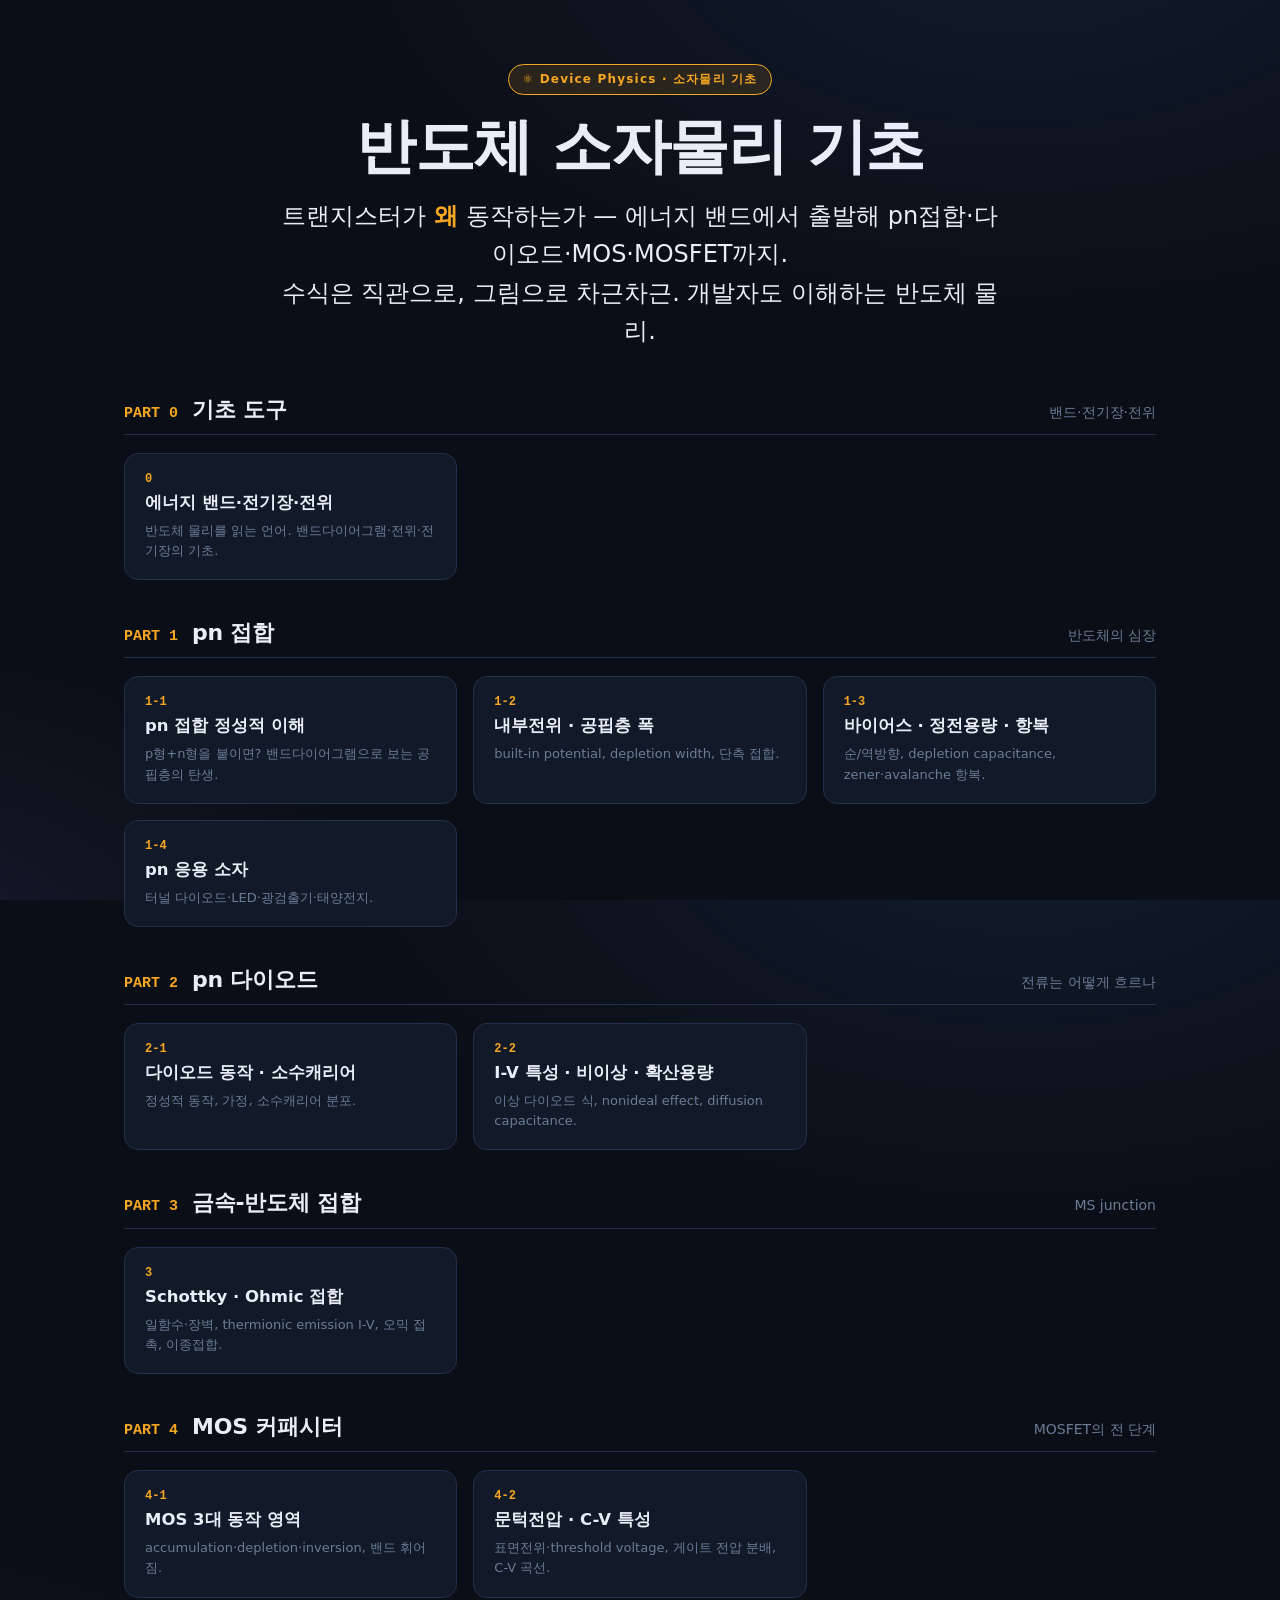
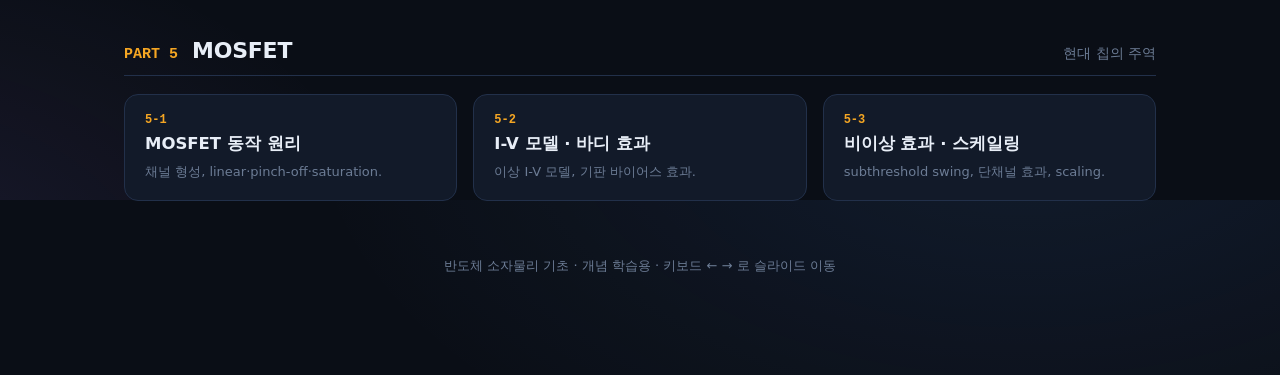
==== index.html @ 8a11cc86 "반도체 소자물리 기초: 13챕터 슬라이드 강의 에너지밴드→pn접합→다이오드→MS접합→MOS→MOSFET 소자물리. 표준 교재 개념을 직접 재구성, 밴드다이어그램·수식 포함. 오프라" ====
<!doctype html>
<html lang="ko">
<head>
<meta charset="utf-8">
<meta name="viewport" content="width=device-width,initial-scale=1">
<title>반도체 소자물리 기초 — 목차</title>
<link rel="stylesheet" href="assets/style.css">
<link rel="stylesheet" href="assets/physics.css">
<style>
  body{overflow:auto}
  .wrap{max-width:1080px;margin:0 auto;padding:64px 24px 100px}
  .hero{text-align:center;margin-bottom:46px}
  .hero h1{font-size:clamp(34px,6vw,60px)}
  .hero p{max-width:720px;margin:10px auto 0}
  .part{margin-top:40px}
  .part-h{display:flex;align-items:baseline;gap:14px;margin-bottom:18px;padding-bottom:12px;border-bottom:1px solid var(--line)}
  .part-h .n{font-family:var(--mono);color:var(--accent);font-weight:800;font-size:15px}
  .part-h h2{font-size:22px;margin:0}
  .part-h .d{color:var(--dim);font-size:14px;margin-left:auto}
  .cards{display:grid;grid-template-columns:repeat(auto-fill,minmax(300px,1fr));gap:16px}
  a.chap{display:block;background:var(--panel);border:1px solid var(--line);border-radius:14px;padding:18px 20px;text-decoration:none;transition:.16s}
  a.chap:hover{border-color:var(--accent);transform:translateY(-3px);box-shadow:var(--shadow)}
  a.chap .num{font-family:var(--mono);font-size:12px;color:var(--accent);font-weight:700}
  a.chap h3{color:var(--ink);font-size:16.5px;margin:6px 0 7px}
  a.chap p{font-size:13px;color:var(--dim);margin:0;line-height:1.55}
  .foot{text-align:center;color:var(--dim);font-size:13px;margin-top:56px}
</style>
</head>
<body>
<div class="wrap">
  <div class="hero">
    <div class="phys-badge">⚛️ Device Physics · 소자물리 기초</div>
    <h1 style="margin-top:18px">반도체 소자물리 기초</h1>
    <p class="lead">트랜지스터가 <strong class="hl">왜</strong> 동작하는가 — 에너지 밴드에서 출발해 pn접합·다이오드·MOS·MOSFET까지.<br>수식은 직관으로, 그림으로 차근차근. 개발자도 이해하는 반도체 물리.</p>
  </div>

  <div class="part">
    <div class="part-h"><span class="n">PART 0</span><h2>기초 도구</h2><span class="d">밴드·전기장·전위</span></div>
    <div class="cards">
      <a class="chap" href="chapters/dp0.html"><div class="num">0</div><h3>에너지 밴드·전기장·전위</h3><p>반도체 물리를 읽는 언어. 밴드다이어그램·전위·전기장의 기초.</p></a>
    </div>
  </div>

  <div class="part">
    <div class="part-h"><span class="n">PART 1</span><h2>pn 접합</h2><span class="d">반도체의 심장</span></div>
    <div class="cards">
      <a class="chap" href="chapters/dp1-1.html"><div class="num">1-1</div><h3>pn 접합 정성적 이해</h3><p>p형+n형을 붙이면? 밴드다이어그램으로 보는 공핍층의 탄생.</p></a>
      <a class="chap" href="chapters/dp1-2.html"><div class="num">1-2</div><h3>내부전위 · 공핍층 폭</h3><p>built-in potential, depletion width, 단측 접합.</p></a>
      <a class="chap" href="chapters/dp1-3.html"><div class="num">1-3</div><h3>바이어스 · 정전용량 · 항복</h3><p>순/역방향, depletion capacitance, zener·avalanche 항복.</p></a>
      <a class="chap" href="chapters/dp1-4.html"><div class="num">1-4</div><h3>pn 응용 소자</h3><p>터널 다이오드·LED·광검출기·태양전지.</p></a>
    </div>
  </div>

  <div class="part">
    <div class="part-h"><span class="n">PART 2</span><h2>pn 다이오드</h2><span class="d">전류는 어떻게 흐르나</span></div>
    <div class="cards">
      <a class="chap" href="chapters/dp2-1.html"><div class="num">2-1</div><h3>다이오드 동작 · 소수캐리어</h3><p>정성적 동작, 가정, 소수캐리어 분포.</p></a>
      <a class="chap" href="chapters/dp2-2.html"><div class="num">2-2</div><h3>I-V 특성 · 비이상 · 확산용량</h3><p>이상 다이오드 식, nonideal effect, diffusion capacitance.</p></a>
    </div>
  </div>

  <div class="part">
    <div class="part-h"><span class="n">PART 3</span><h2>금속-반도체 접합</h2><span class="d">MS junction</span></div>
    <div class="cards">
      <a class="chap" href="chapters/dp3.html"><div class="num">3</div><h3>Schottky · Ohmic 접합</h3><p>일함수·장벽, thermionic emission I-V, 오믹 접촉, 이종접합.</p></a>
    </div>
  </div>

  <div class="part">
    <div class="part-h"><span class="n">PART 4</span><h2>MOS 커패시터</h2><span class="d">MOSFET의 전 단계</span></div>
    <div class="cards">
      <a class="chap" href="chapters/dp4-1.html"><div class="num">4-1</div><h3>MOS 3대 동작 영역</h3><p>accumulation·depletion·inversion, 밴드 휘어짐.</p></a>
      <a class="chap" href="chapters/dp4-2.html"><div class="num">4-2</div><h3>문턱전압 · C-V 특성</h3><p>표면전위·threshold voltage, 게이트 전압 분배, C-V 곡선.</p></a>
    </div>
  </div>

  <div class="part">
    <div class="part-h"><span class="n">PART 5</span><h2>MOSFET</h2><span class="d">현대 칩의 주역</span></div>
    <div class="cards">
      <a class="chap" href="chapters/dp5-1.html"><div class="num">5-1</div><h3>MOSFET 동작 원리</h3><p>채널 형성, linear·pinch-off·saturation.</p></a>
      <a class="chap" href="chapters/dp5-2.html"><div class="num">5-2</div><h3>I-V 모델 · 바디 효과</h3><p>이상 I-V 모델, 기판 바이어스 효과.</p></a>
      <a class="chap" href="chapters/dp5-3.html"><div class="num">5-3</div><h3>비이상 효과 · 스케일링</h3><p>subthreshold swing, 단채널 효과, scaling.</p></a>
    </div>
  </div>

  <div class="foot">반도체 소자물리 기초 · 개념 학습용 · 키보드 ← → 로 슬라이드 이동</div>
</div>
</body>
</html>
---- assets/style.css ----
/* =========================================================
   반도체 검증 마스터클래스 — 공용 디자인 시스템 (Dark Tech)
   모든 챕터 HTML이 이 파일을 공유합니다.
   ========================================================= */

:root{
  --bg:#0a0e16;
  --bg2:#0e131f;
  --panel:#121a29;
  --panel2:#172236;
  --line:#22304a;
  --ink:#e8eef7;
  --muted:#9fb0c7;
  --dim:#6c7c95;
  --accent:#38e1c6;      /* teal */
  --accent2:#5b9cff;     /* blue */
  --accent3:#b388ff;     /* violet */
  --warn:#ffce6b;        /* amber */
  --danger:#ff7a85;      /* red */
  --good:#5ee6a0;        /* green */
  --code-bg:#0b1220;
  --radius:16px;
  --shadow:0 18px 50px rgba(0,0,0,.45);
  --font:'Pretendard','Segoe UI',-apple-system,system-ui,'Malgun Gothic',sans-serif;
  --mono:'JetBrains Mono','Cascadia Code','D2Coding',Consolas,monospace;
}

*{box-sizing:border-box}
html,body{height:100%}
body{
  margin:0;
  font-family:var(--font);
  color:var(--ink);
  background:
    radial-gradient(1200px 700px at 80% -10%, rgba(91,156,255,.10), transparent 60%),
    radial-gradient(900px 600px at -10% 110%, rgba(179,136,255,.10), transparent 60%),
    var(--bg);
  overflow:hidden;
}

/* ---------- Deck / Slide framework ---------- */
.deck{position:fixed;inset:0;display:flex;align-items:center;justify-content:center}
.slide{
  position:absolute;inset:0;
  display:none;
  flex-direction:column;justify-content:center;
  padding:6vh 8vw;
  opacity:0;transform:translateY(14px);
  transition:opacity .35s ease, transform .35s ease;
  overflow:auto;
}
.slide.active{display:flex;opacity:1;transform:none}
.slide > *{max-width:1100px;width:100%;margin-inline:auto}

/* progress + chrome */
.progress{position:fixed;top:0;left:0;height:3px;background:linear-gradient(90deg,var(--accent),var(--accent2));width:0;z-index:50;transition:width .3s ease}
.hud{position:fixed;bottom:18px;left:0;right:0;display:flex;align-items:center;justify-content:space-between;padding:0 26px;z-index:40;pointer-events:none;font-size:13px;color:var(--dim)}
.hud .title{pointer-events:none;letter-spacing:.02em}
.nav{display:flex;gap:8px;pointer-events:auto}
.nav button{
  background:var(--panel);border:1px solid var(--line);color:var(--ink);
  width:38px;height:38px;border-radius:10px;cursor:pointer;font-size:16px;
  transition:.15s;display:grid;place-items:center;
}
.nav button:hover{background:var(--panel2);border-color:var(--accent)}
.counter{font-variant-numeric:tabular-nums;background:var(--panel);border:1px solid var(--line);padding:7px 12px;border-radius:10px;color:var(--muted);pointer-events:auto}
.home-link{position:fixed;top:14px;left:18px;z-index:40;color:var(--dim);text-decoration:none;font-size:13px;border:1px solid var(--line);background:var(--panel);padding:7px 12px;border-radius:10px;transition:.15s}
.home-link:hover{color:var(--ink);border-color:var(--accent)}

/* ---------- Typography ---------- */
.kicker{display:inline-flex;align-items:center;gap:9px;font-size:14px;letter-spacing:.12em;text-transform:uppercase;color:var(--accent);font-weight:700;margin-bottom:18px}
.kicker::before{content:"";width:26px;height:2px;background:var(--accent);border-radius:2px}
h1{font-size:clamp(30px,5vw,56px);line-height:1.1;margin:0 0 18px;font-weight:800;letter-spacing:-.02em}
h2{font-size:clamp(24px,3.4vw,38px);line-height:1.15;margin:0 0 22px;font-weight:800;letter-spacing:-.01em}
h3{font-size:20px;margin:0 0 10px;font-weight:700;color:var(--ink)}
p{font-size:clamp(16px,1.5vw,19px);line-height:1.7;color:var(--muted);margin:0 0 14px}
.lead{font-size:clamp(19px,2vw,24px);color:var(--ink);line-height:1.6}
.dim{color:var(--dim)}
strong{color:var(--ink);font-weight:700}
.hl{color:var(--accent)}
.hl2{color:var(--accent2)}
.hl3{color:var(--accent3)}
ul,ol{margin:0 0 14px;padding-left:1.2em}
li{font-size:clamp(15px,1.5vw,18px);line-height:1.7;color:var(--muted);margin-bottom:8px}
li::marker{color:var(--accent)}

/* ---------- Layout helpers ---------- */
.grid2{display:grid;grid-template-columns:1fr 1fr;gap:20px}
.grid3{display:grid;grid-template-columns:repeat(3,1fr);gap:18px}
.row{display:flex;gap:18px;flex-wrap:wrap}
.center{text-align:center}
.mt{margin-top:22px}

/* ---------- Cards / callouts ---------- */
.card{background:var(--panel);border:1px solid var(--line);border-radius:var(--radius);padding:22px 24px}
.card h3{display:flex;align-items:center;gap:10px}
.card .ico{font-size:22px}

.analogy{border:1px solid rgba(56,225,198,.35);background:linear-gradient(180deg,rgba(56,225,198,.10),rgba(56,225,198,.03));border-radius:var(--radius);padding:20px 22px;position:relative}
.analogy::before{content:"💡 비유";position:absolute;top:-12px;left:18px;background:var(--bg2);border:1px solid rgba(56,225,198,.35);color:var(--accent);font-size:12px;font-weight:700;padding:3px 10px;border-radius:20px}

.dev-bridge{border:1px solid rgba(91,156,255,.35);background:linear-gradient(180deg,rgba(91,156,255,.10),rgba(91,156,255,.03));border-radius:var(--radius);padding:20px 22px;position:relative}
.dev-bridge::before{content:"👨‍💻 개발자라면";position:absolute;top:-12px;left:18px;background:var(--bg2);border:1px solid rgba(91,156,255,.35);color:var(--accent2);font-size:12px;font-weight:700;padding:3px 10px;border-radius:20px}

.takeaway{border:1px solid rgba(255,206,107,.4);background:linear-gradient(180deg,rgba(255,206,107,.10),rgba(255,206,107,.03));border-radius:var(--radius);padding:20px 22px;position:relative}
.takeaway::before{content:"🎯 면접 한 줄";position:absolute;top:-12px;left:18px;background:var(--bg2);border:1px solid rgba(255,206,107,.4);color:var(--warn);font-size:12px;font-weight:700;padding:3px 10px;border-radius:20px}

.warnbox{border:1px solid rgba(255,122,133,.4);background:linear-gradient(180deg,rgba(255,122,133,.10),rgba(255,122,133,.03));border-radius:var(--radius);padding:18px 20px}
.note{border-left:3px solid var(--line);padding:6px 0 6px 16px;color:var(--dim);font-size:15px}

/* interview Q&A */
.qa{background:var(--panel);border:1px solid var(--line);border-radius:14px;padding:18px 20px;margin-bottom:14px}
.qa .q{color:var(--ink);font-weight:700;font-size:17px;margin-bottom:8px}
.qa .q::before{content:"Q";display:inline-grid;place-items:center;width:24px;height:24px;background:var(--accent2);color:#04122e;border-radius:7px;font-size:13px;margin-right:9px;font-weight:800}
.qa .a{color:var(--muted);font-size:16px;line-height:1.65}
.qa .a::before{content:"A";display:inline-grid;place-items:center;width:24px;height:24px;background:var(--accent);color:#022b25;border-radius:7px;font-size:13px;margin-right:9px;font-weight:800}

/* ---------- Tags / pills ---------- */
.tag{display:inline-block;background:var(--panel2);border:1px solid var(--line);color:var(--muted);font-size:13px;padding:4px 11px;border-radius:20px;margin:0 6px 6px 0}
.pill{display:inline-block;padding:3px 10px;border-radius:6px;font-size:12px;font-weight:700;letter-spacing:.02em}
.pill.teal{background:rgba(56,225,198,.15);color:var(--accent)}
.pill.blue{background:rgba(91,156,255,.15);color:var(--accent2)}
.pill.violet{background:rgba(179,136,255,.15);color:var(--accent3)}

/* ---------- Tables / compare ---------- */
table{width:100%;border-collapse:collapse;font-size:15px;margin:6px 0 14px}
th,td{text-align:left;padding:11px 14px;border-bottom:1px solid var(--line)}
th{color:var(--accent);font-weight:700;font-size:13px;letter-spacing:.04em;text-transform:uppercase}
td{color:var(--muted)}
tr:hover td{background:rgba(255,255,255,.02)}
.compare td:first-child{color:var(--ink);font-weight:600}

/* key-value */
.kv{display:grid;grid-template-columns:auto 1fr;gap:8px 18px;font-size:16px}
.kv dt{color:var(--accent);font-weight:700}
.kv dd{margin:0;color:var(--muted)}

/* ---------- Code ---------- */
pre.code{background:var(--code-bg);border:1px solid var(--line);border-radius:12px;padding:16px 18px;overflow:auto;font-family:var(--mono);font-size:14px;line-height:1.6;color:#cfe0f5;margin:6px 0 14px}
code{font-family:var(--mono);background:var(--panel2);color:var(--accent);padding:2px 6px;border-radius:5px;font-size:.9em}
pre.code code{background:none;color:inherit;padding:0}
.cmt{color:#6c7c95}
.kw{color:var(--accent3)}
.str{color:var(--good)}
.fn{color:var(--accent2)}

/* ---------- Diagram helpers ---------- */
.diagram{background:var(--bg2);border:1px solid var(--line);border-radius:var(--radius);padding:24px;text-align:center}
.flow{display:flex;align-items:center;justify-content:center;gap:0;flex-wrap:wrap}
.flow .box{background:var(--panel2);border:1px solid var(--line);border-radius:12px;padding:14px 18px;font-weight:700;color:var(--ink);font-size:15px;min-width:90px}
.flow .arrow{color:var(--accent);font-size:24px;margin:0 10px}
.flow .box.on{border-color:var(--accent);box-shadow:0 0 0 1px var(--accent) inset}
svg{max-width:100%;height:auto}

/* ---------- Title slide ---------- */
.title-slide{text-align:center}
.title-slide .part-badge{display:inline-block;border:1px solid var(--line);background:var(--panel);color:var(--accent);font-weight:700;letter-spacing:.1em;font-size:13px;padding:7px 16px;border-radius:30px;margin-bottom:26px;text-transform:uppercase}
.title-slide h1{font-size:clamp(34px,6vw,68px)}
.title-slide .hook{font-size:clamp(17px,2vw,22px);color:var(--muted);max-width:760px;margin:14px auto 0}
.title-slide .hint{margin-top:40px;color:var(--dim);font-size:14px}
.title-slide .hint kbd{background:var(--panel2);border:1px solid var(--line);border-bottom-width:2px;border-radius:6px;padding:2px 8px;font-family:var(--mono);font-size:12px;color:var(--ink)}

/* scrollbars */
.slide::-webkit-scrollbar,pre.code::-webkit-scrollbar{width:8px;height:8px}
.slide::-webkit-scrollbar-thumb,pre.code::-webkit-scrollbar-thumb{background:var(--line);border-radius:8px}

/* responsive */
@media(max-width:760px){
  .slide{padding:7vh 6vw}
  .grid2,.grid3{grid-template-columns:1fr}
  .flow{flex-direction:column}.flow .arrow{transform:rotate(90deg)}
}
---- assets/physics.css ----
/* =========================================================
   소자물리 기초 트랙 전용 — style.css 위에 덧입힘
   구분 테마: 앰버(amber) 프라이머리 + 수식/에너지밴드 헬퍼
   ========================================================= */
:root{
  --accent:#f5a623;     /* device-physics primary = amber */
  --accent2:#5b9cff;
  --accent3:#5ee6a0;
  --phys:#ff9d5c;
}

/* 수식 블록 */
.eq{display:block;background:var(--code-bg);border:1px solid var(--line);border-left:3px solid var(--accent);
    border-radius:10px;padding:14px 18px;margin:10px 0;font-family:var(--mono);font-size:16px;color:#e8eef7;line-height:1.7;overflow-x:auto}
.eq .sub{font-size:.72em;vertical-align:sub}
.eq .sup{font-size:.72em;vertical-align:super}
.eq .var{color:var(--accent)}
.eqcap{font-size:13px;color:var(--dim);margin:-4px 0 14px}

/* 에너지밴드 다이어그램 컨테이너 */
.band{background:var(--bg2);border:1px solid var(--line);border-radius:var(--radius);padding:20px;text-align:center}
.band svg text{font-family:var(--mono)}

/* 물리 직관 콜아웃(앰버) */
.physnote{border:1px solid rgba(245,166,35,.4);background:linear-gradient(180deg,rgba(245,166,35,.10),rgba(245,166,35,.03));
    border-radius:var(--radius);padding:18px 20px;position:relative}
.physnote::before{content:"⚛️ 물리 직관";position:absolute;top:-12px;left:18px;background:var(--bg2);
    border:1px solid rgba(245,166,35,.4);color:var(--accent);font-size:12px;font-weight:700;padding:3px 10px;border-radius:20px}

/* 핵심 정의 박스 */
.keyq{border:1px solid rgba(94,230,160,.4);background:linear-gradient(180deg,rgba(94,230,160,.10),rgba(94,230,160,.03));
    border-radius:var(--radius);padding:18px 20px;position:relative}
.keyq::before{content:"📌 핵심 정의";position:absolute;top:-12px;left:18px;background:var(--bg2);
    border:1px solid rgba(94,230,160,.4);color:var(--accent3);font-size:12px;font-weight:700;padding:3px 10px;border-radius:20px}

/* 배지 */
.phys-badge{display:inline-flex;align-items:center;gap:7px;border:1px solid var(--accent);background:rgba(245,166,35,.12);
    color:var(--accent);font-weight:800;letter-spacing:.1em;font-size:12px;padding:6px 13px;border-radius:30px}

/* 트랙 전환 코너 링크 */
.track-switch{position:fixed;top:14px;right:18px;z-index:41;display:flex;gap:8px}
.track-switch a{color:var(--dim);text-decoration:none;font-size:12.5px;border:1px solid var(--line);background:var(--panel);padding:7px 12px;border-radius:10px;transition:.15s}
.track-switch a:hover{color:var(--ink);border-color:var(--accent)}
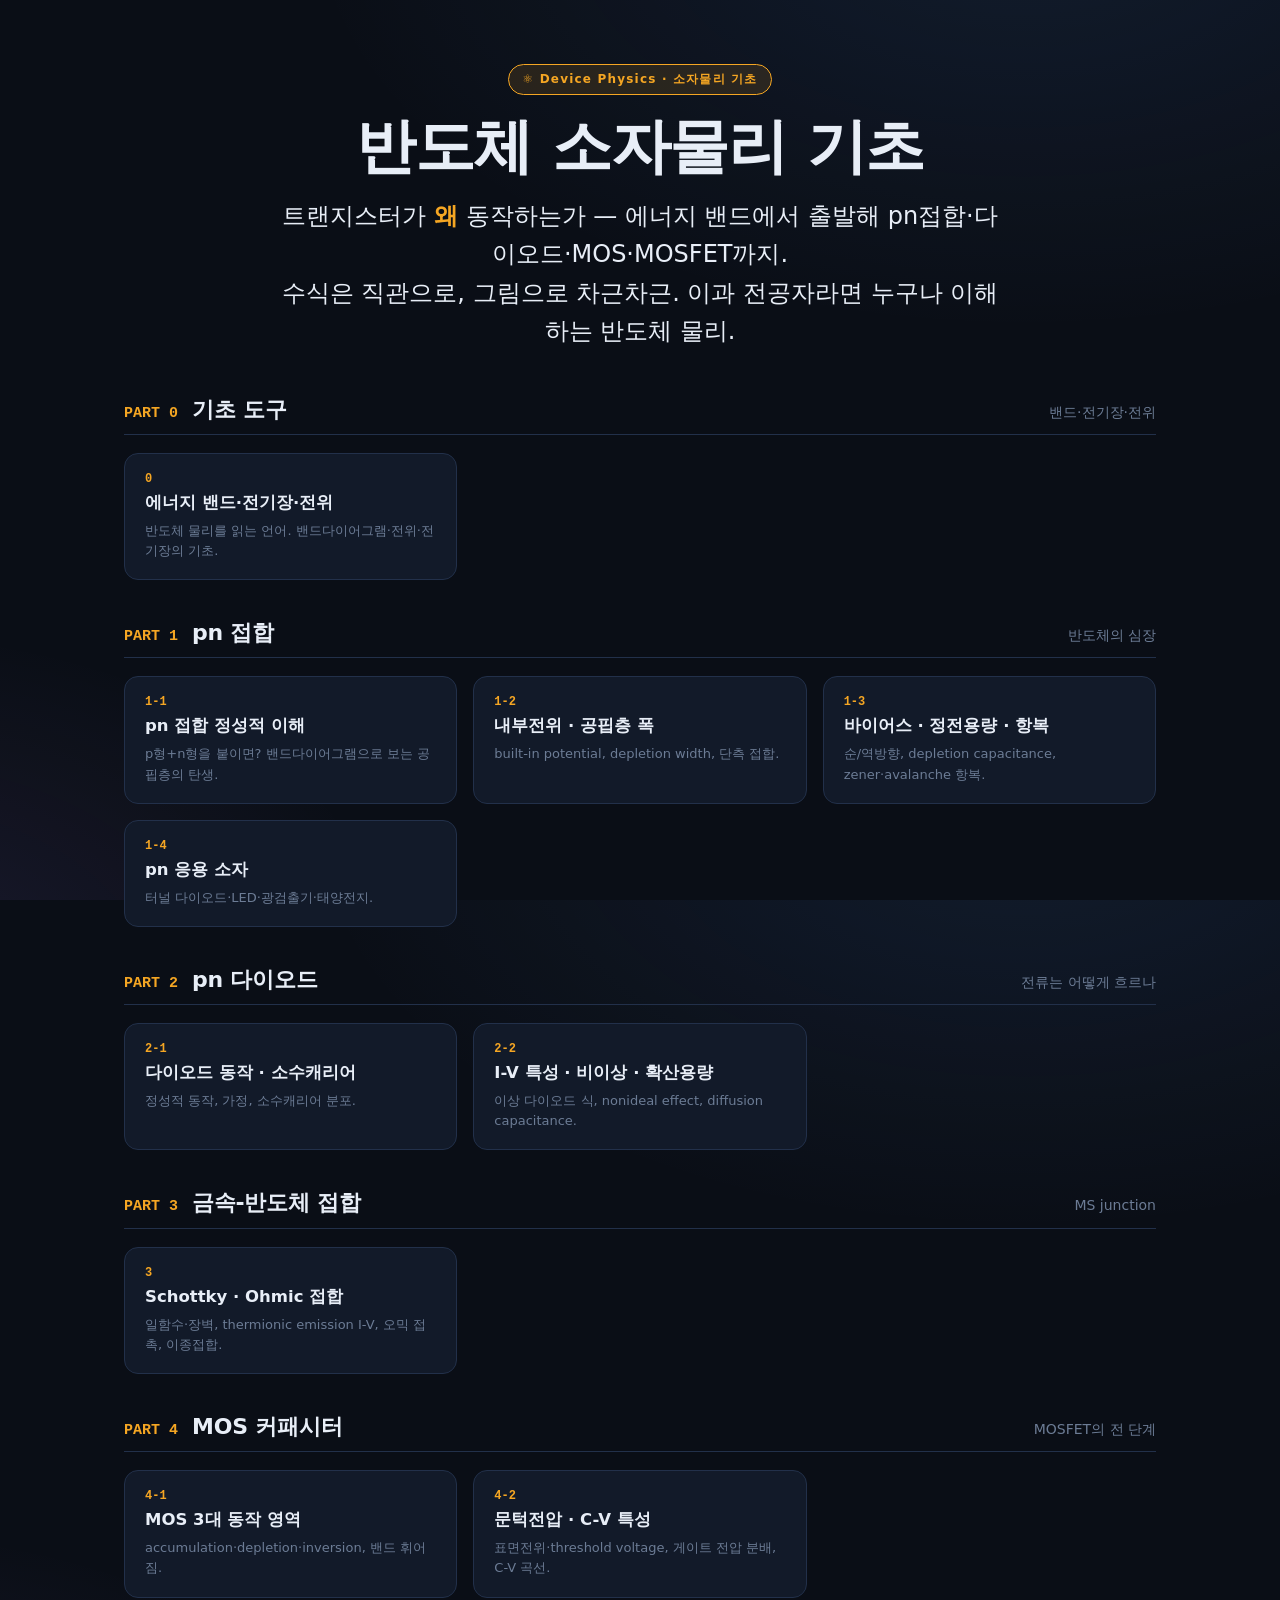
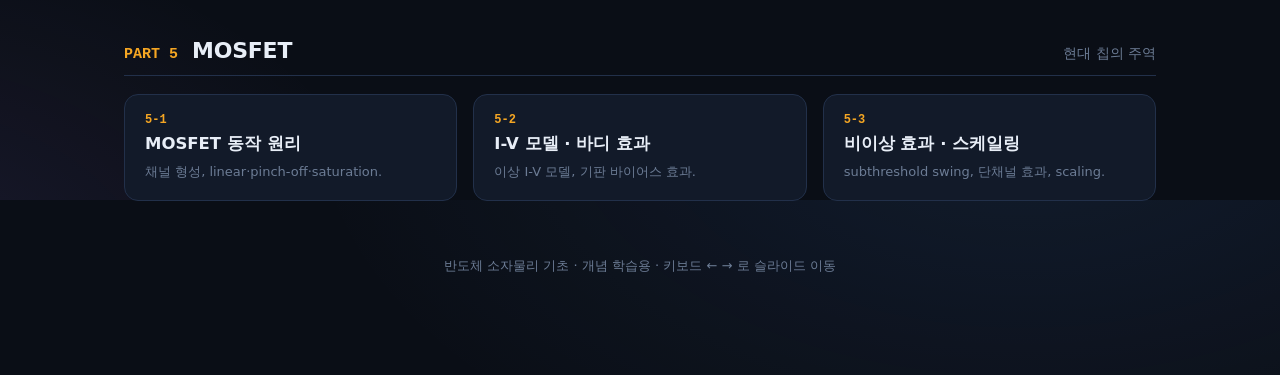
==== commit 494daa92: "비유 정리: 소프트웨어 비유 제거, 일반 이과 졸업생 눈높이로 조정 Co-Authored-By: Claude Opus 4.8 (1M context) <noreply@anthropi" ====
--- a/index.html
+++ b/index.html
@@ -31,7 +31,7 @@
   <div class="hero">
     <div class="phys-badge">⚛️ Device Physics · 소자물리 기초</div>
     <h1 style="margin-top:18px">반도체 소자물리 기초</h1>
-    <p class="lead">트랜지스터가 <strong class="hl">왜</strong> 동작하는가 — 에너지 밴드에서 출발해 pn접합·다이오드·MOS·MOSFET까지.<br>수식은 직관으로, 그림으로 차근차근. 개발자도 이해하는 반도체 물리.</p>
+    <p class="lead">트랜지스터가 <strong class="hl">왜</strong> 동작하는가 — 에너지 밴드에서 출발해 pn접합·다이오드·MOS·MOSFET까지.<br>수식은 직관으로, 그림으로 차근차근. 이과 전공자라면 누구나 이해하는 반도체 물리.</p>
   </div>
 
   <div class="part">
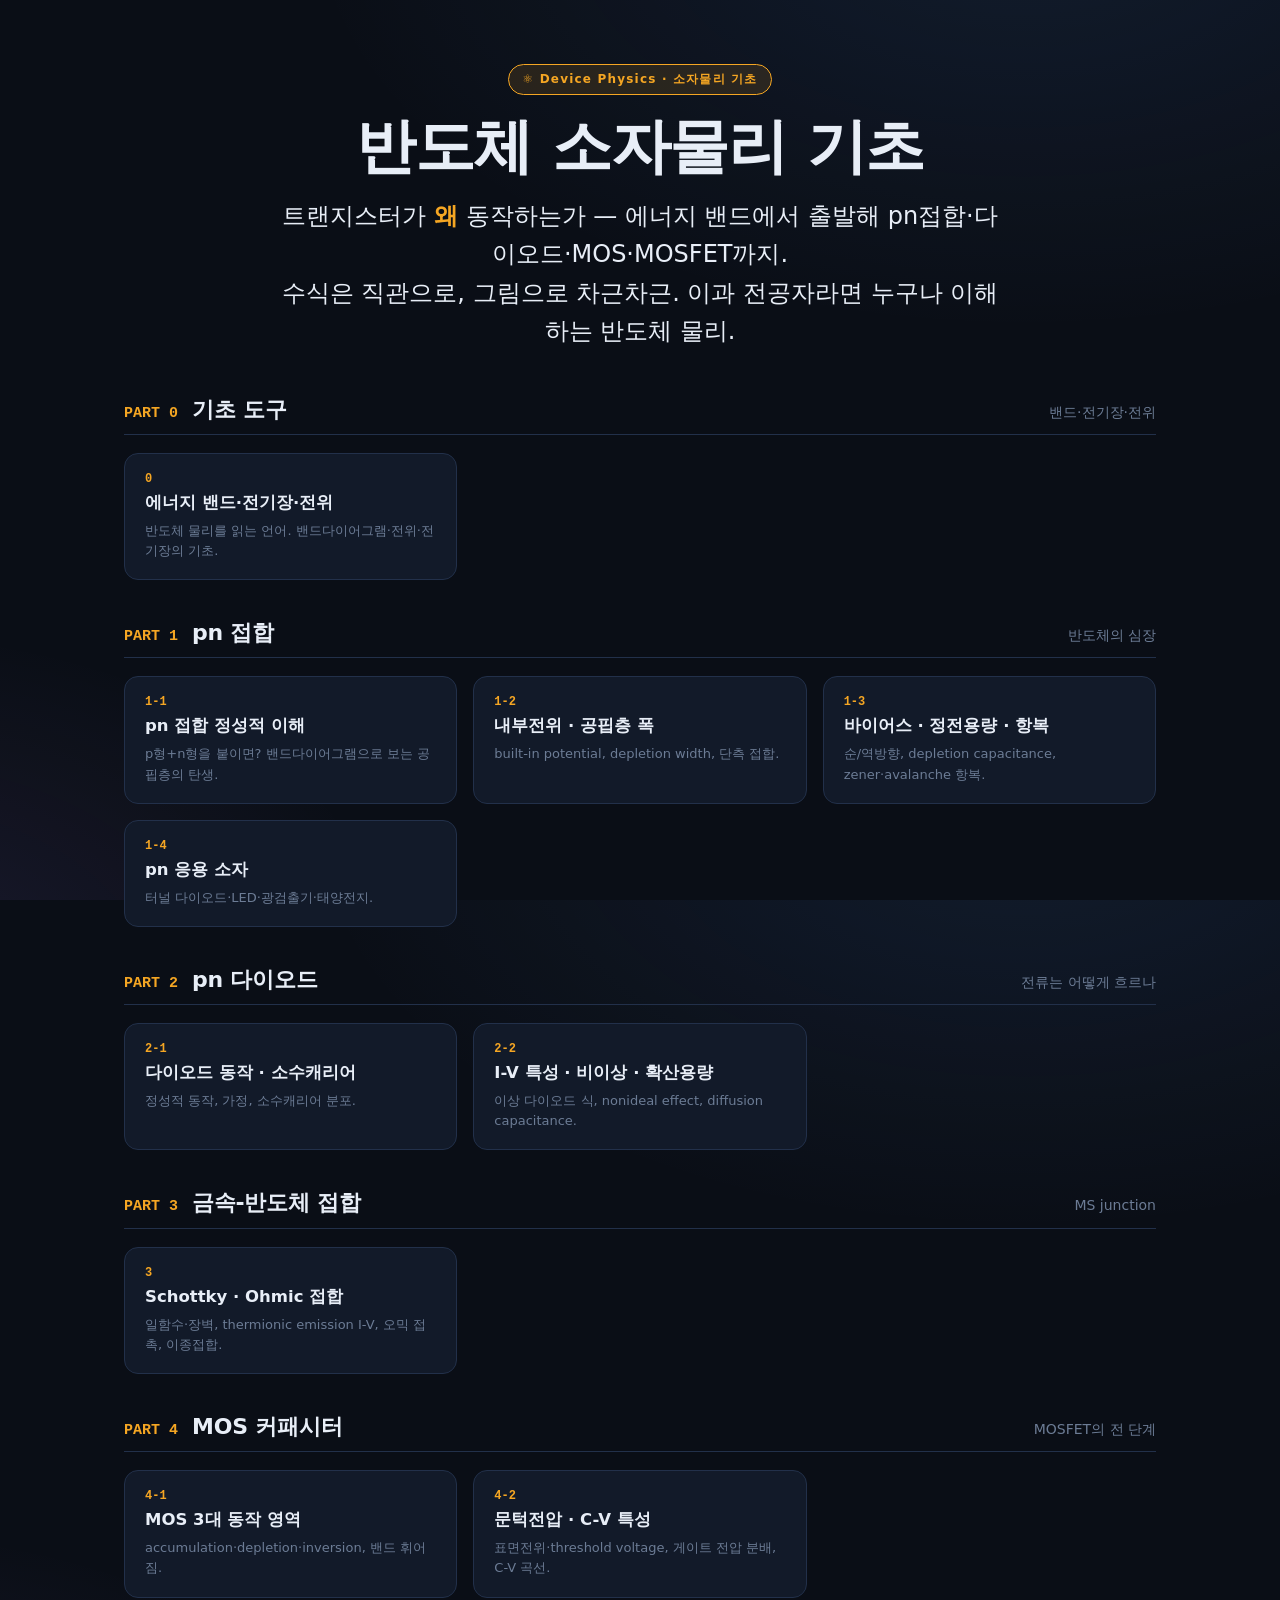
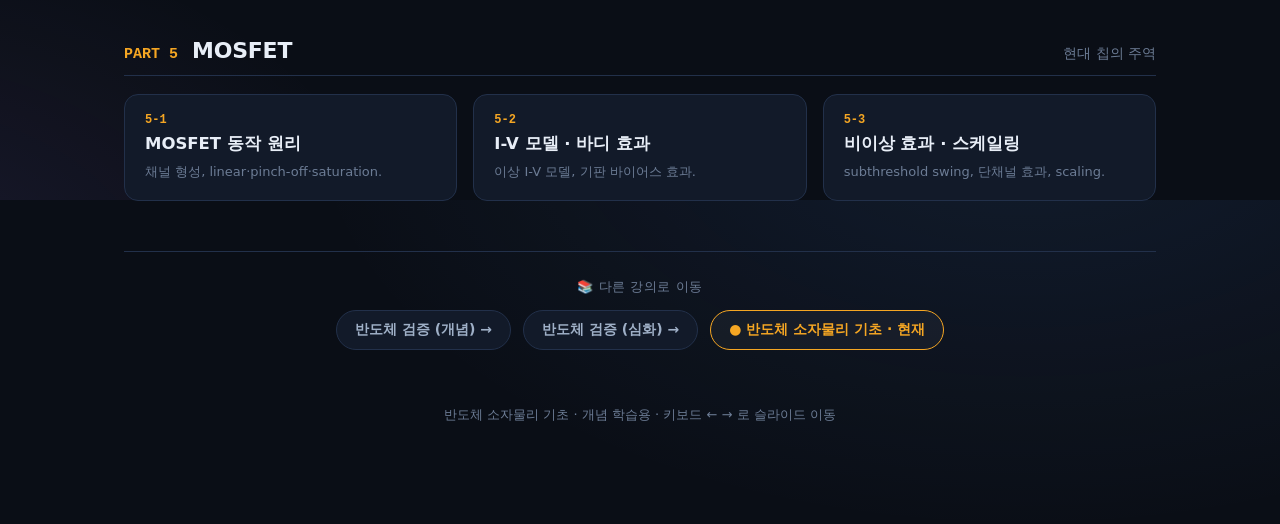
==== commit 524f1f50: "기능: 마지막 슬라이드 '다음 챕터' 버튼 + 목차에 강의 간 이동 링크 Co-Authored-By: Claude Opus 4.8 (1M context) <noreply@anthr" ====
--- a/index.html
+++ b/index.html
@@ -83,6 +83,15 @@
     </div>
   </div>
 
+  <div style="margin-top:50px;padding-top:26px;border-top:1px solid var(--line);text-align:center">
+    <div style="color:var(--dim);font-size:13px;letter-spacing:.04em;margin-bottom:14px">📚 다른 강의로 이동</div>
+    <div style="display:flex;gap:12px;justify-content:center;flex-wrap:wrap">
+      <a href="https://dev-damon.github.io/semiconductor-verification-masterclass/" style="display:inline-block;border:1px solid var(--line);background:var(--panel);color:var(--muted);padding:10px 18px;border-radius:30px;text-decoration:none;font-size:14px;font-weight:600">반도체 검증 (개념) →</a>
+      <a href="https://dev-damon.github.io/semiconductor-verification-masterclass/advanced/" style="display:inline-block;border:1px solid var(--line);background:var(--panel);color:var(--muted);padding:10px 18px;border-radius:30px;text-decoration:none;font-size:14px;font-weight:600">반도체 검증 (심화) →</a>
+      <span style="display:inline-block;border:1px solid var(--accent);background:rgba(255,255,255,.04);color:var(--accent);padding:10px 18px;border-radius:30px;font-size:14px;font-weight:700">● 반도체 소자물리 기초 · 현재</span>
+    </div>
+  </div>
+
   <div class="foot">반도체 소자물리 기초 · 개념 학습용 · 키보드 ← → 로 슬라이드 이동</div>
 </div>
 </body>
--- a/assets/style.css
+++ b/assets/style.css
@@ -43,14 +43,14 @@
 .slide{
   position:absolute;inset:0;
   display:none;
-  flex-direction:column;justify-content:center;
+  flex-direction:column;justify-content:safe center;
   padding:6vh 8vw;
   opacity:0;transform:translateY(14px);
   transition:opacity .35s ease, transform .35s ease;
-  overflow:auto;
+  overflow-y:auto;overflow-x:hidden;-webkit-overflow-scrolling:touch;
 }
 .slide.active{display:flex;opacity:1;transform:none}
-.slide > *{max-width:1100px;width:100%;margin-inline:auto}
+.deck .slide > *{max-width:1100px;width:100%;margin-left:auto;margin-right:auto}
 
 /* progress + chrome */
 .progress{position:fixed;top:0;left:0;height:3px;background:linear-gradient(90deg,var(--accent),var(--accent2));width:0;z-index:50;transition:width .3s ease}
@@ -166,7 +166,11 @@
 
 /* responsive */
 @media(max-width:760px){
-  .slide{padding:7vh 6vw}
+  .slide{padding:5vh 6vw 92px;justify-content:flex-start}
   .grid2,.grid3{grid-template-columns:1fr}
   .flow{flex-direction:column}.flow .arrow{transform:rotate(90deg)}
+  .hud{padding:0 12px;font-size:12px}
+  .hud .title{max-width:44%;white-space:nowrap;overflow:hidden;text-overflow:ellipsis}
+  h1{font-size:clamp(26px,7vw,40px)}
+  .title-slide .hint{margin-top:24px}
 }
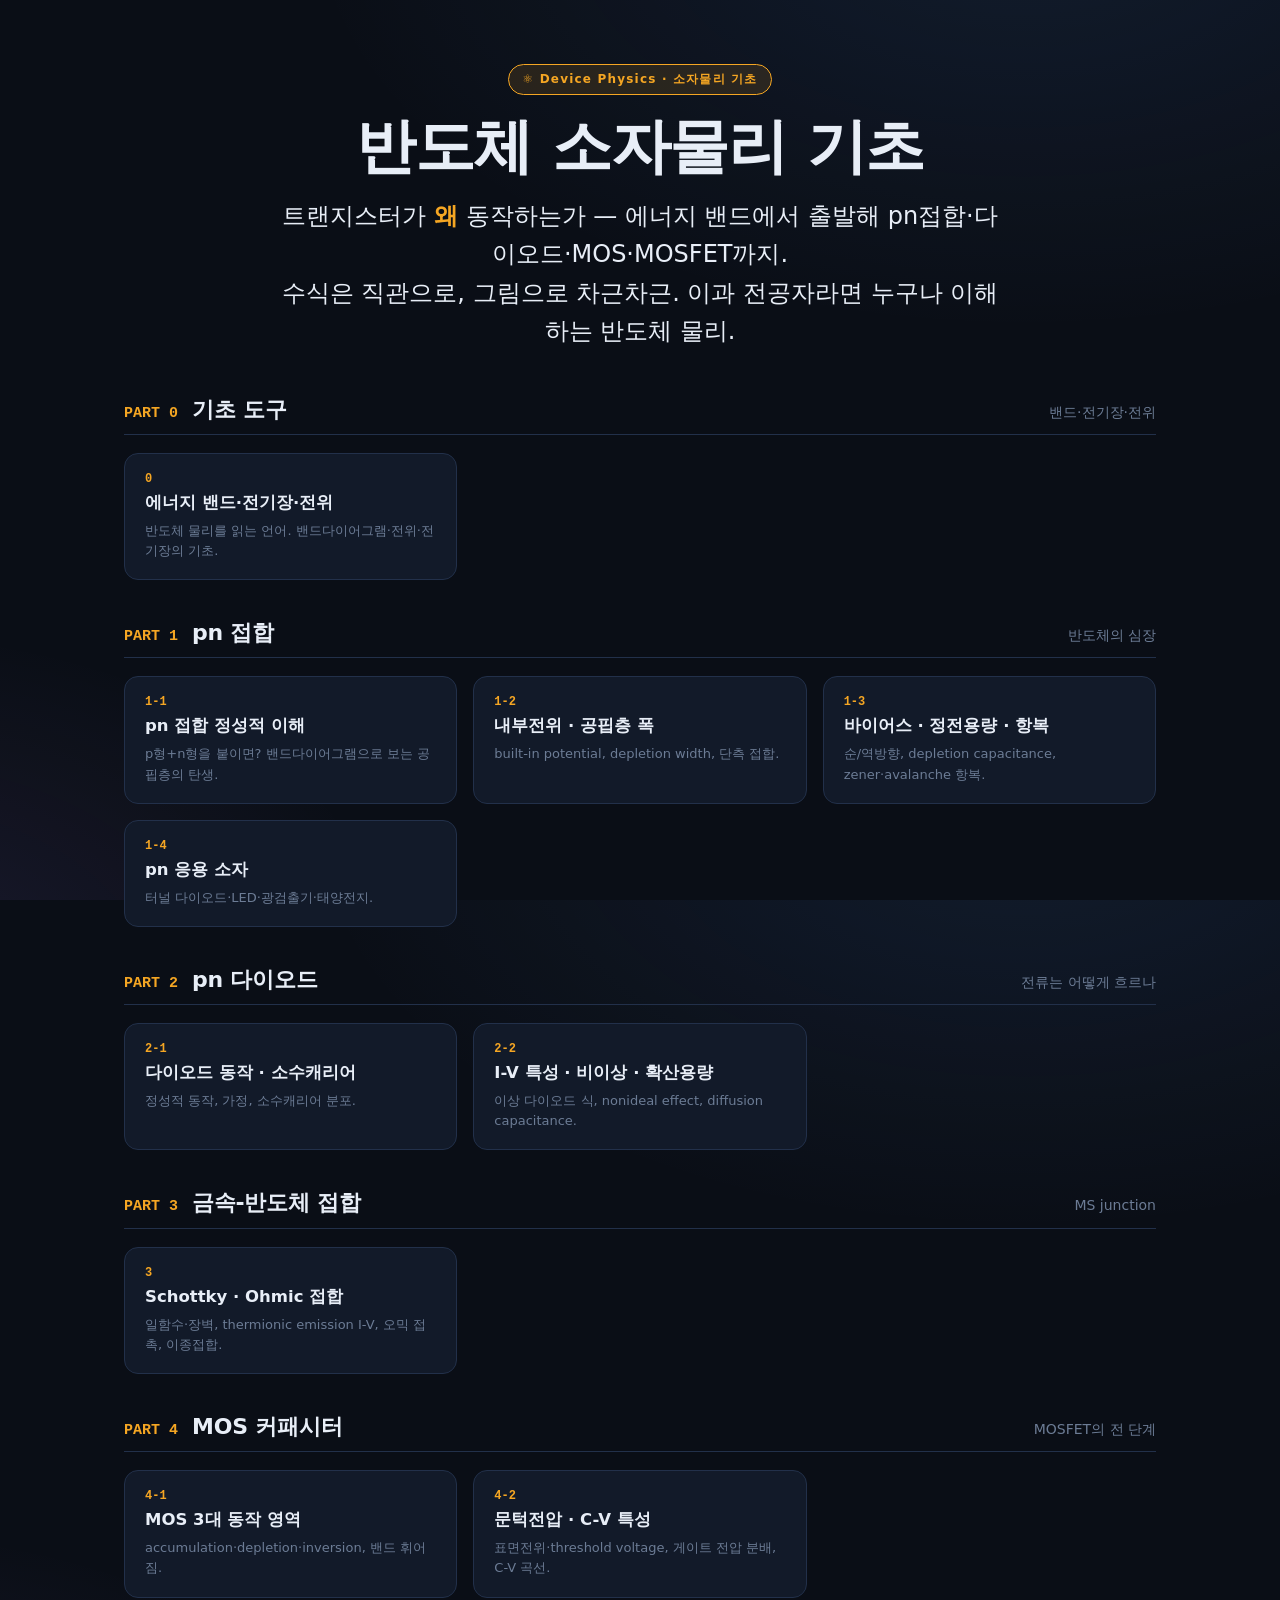
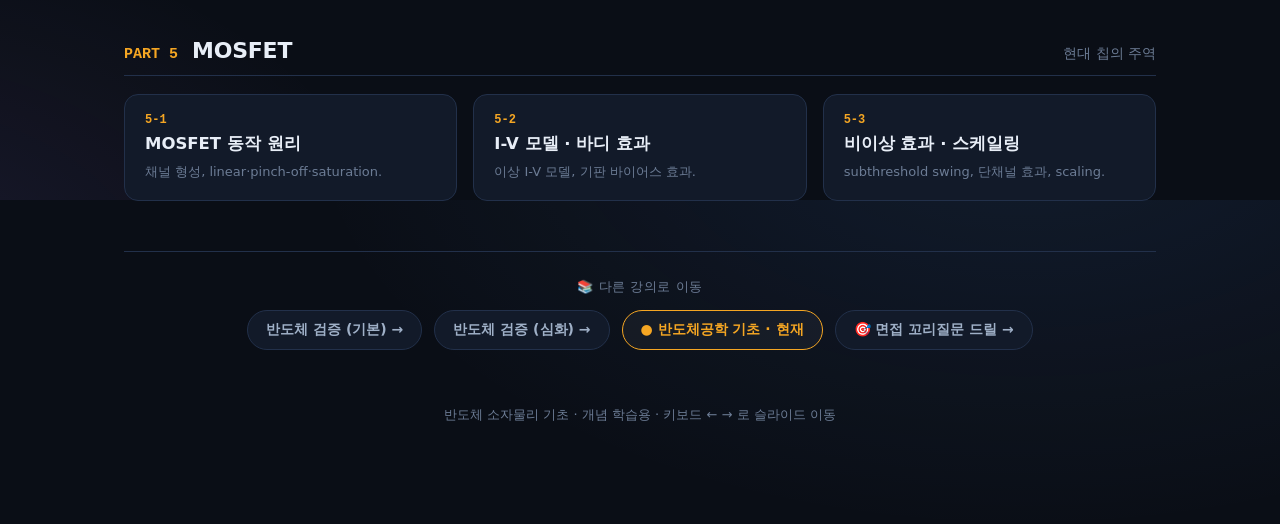
==== commit beeba51e: "목차 하단 강의 간 링크에 면접 꼬리질문 드릴 추가(4페이지 연결) Co-Authored-By: Claude Opus 4.8 (1M context) <noreply@anthropi" ====
--- a/index.html
+++ b/index.html
@@ -86,9 +86,10 @@
   <div style="margin-top:50px;padding-top:26px;border-top:1px solid var(--line);text-align:center">
     <div style="color:var(--dim);font-size:13px;letter-spacing:.04em;margin-bottom:14px">📚 다른 강의로 이동</div>
     <div style="display:flex;gap:12px;justify-content:center;flex-wrap:wrap">
-      <a href="https://dev-damon.github.io/semiconductor-verification-masterclass/" style="display:inline-block;border:1px solid var(--line);background:var(--panel);color:var(--muted);padding:10px 18px;border-radius:30px;text-decoration:none;font-size:14px;font-weight:600">반도체 검증 (개념) →</a>
+      <a href="https://dev-damon.github.io/semiconductor-verification-masterclass/" style="display:inline-block;border:1px solid var(--line);background:var(--panel);color:var(--muted);padding:10px 18px;border-radius:30px;text-decoration:none;font-size:14px;font-weight:600">반도체 검증 (기본) →</a>
       <a href="https://dev-damon.github.io/semiconductor-verification-masterclass/advanced/" style="display:inline-block;border:1px solid var(--line);background:var(--panel);color:var(--muted);padding:10px 18px;border-radius:30px;text-decoration:none;font-size:14px;font-weight:600">반도체 검증 (심화) →</a>
-      <span style="display:inline-block;border:1px solid var(--accent);background:rgba(255,255,255,.04);color:var(--accent);padding:10px 18px;border-radius:30px;font-size:14px;font-weight:700">● 반도체 소자물리 기초 · 현재</span>
+      <span style="display:inline-block;border:1px solid var(--accent);background:rgba(255,255,255,.04);color:var(--accent);padding:10px 18px;border-radius:30px;font-size:14px;font-weight:700">● 반도체공학 기초 · 현재</span>
+      <a href="https://dev-damon.github.io/semiconductor-verification-masterclass/interview-drills.html" style="display:inline-block;border:1px solid var(--line);background:var(--panel);color:var(--muted);padding:10px 18px;border-radius:30px;text-decoration:none;font-size:14px;font-weight:600">🎯 면접 꼬리질문 드릴 →</a>
     </div>
   </div>
 
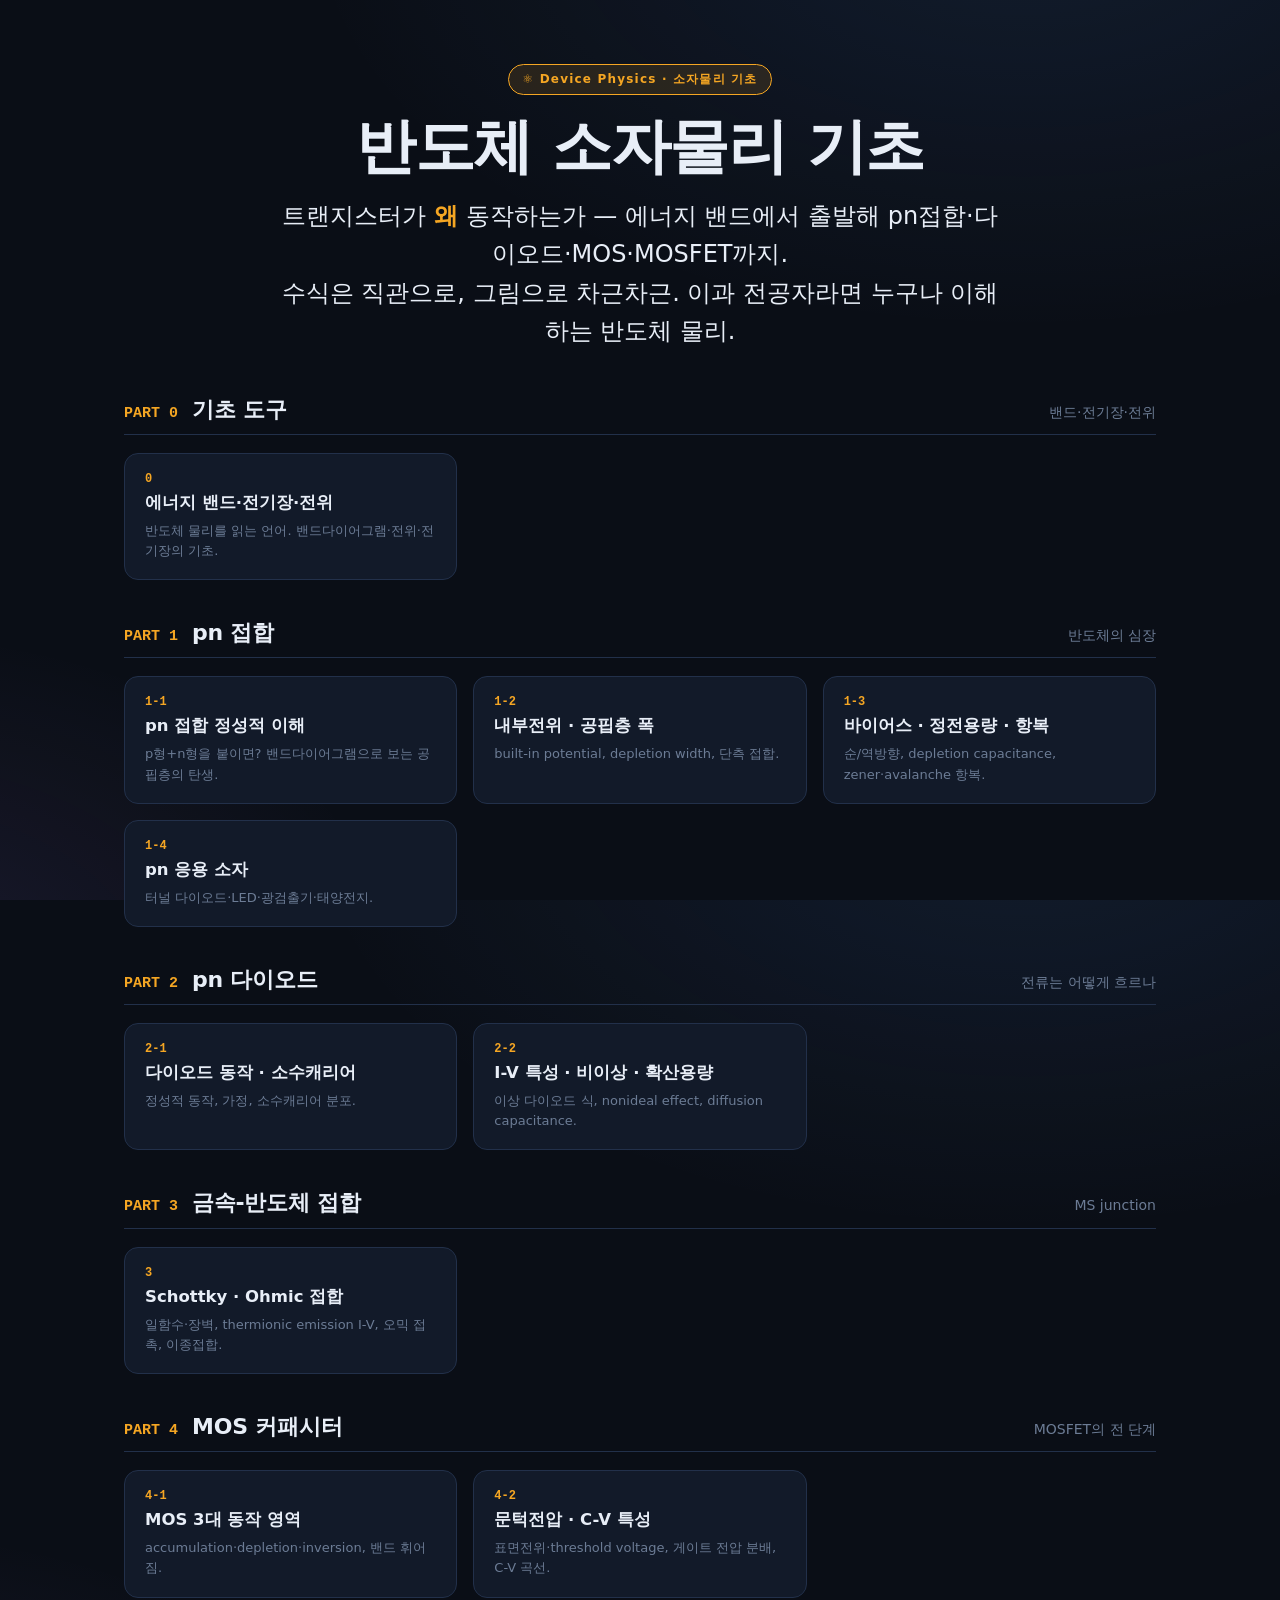
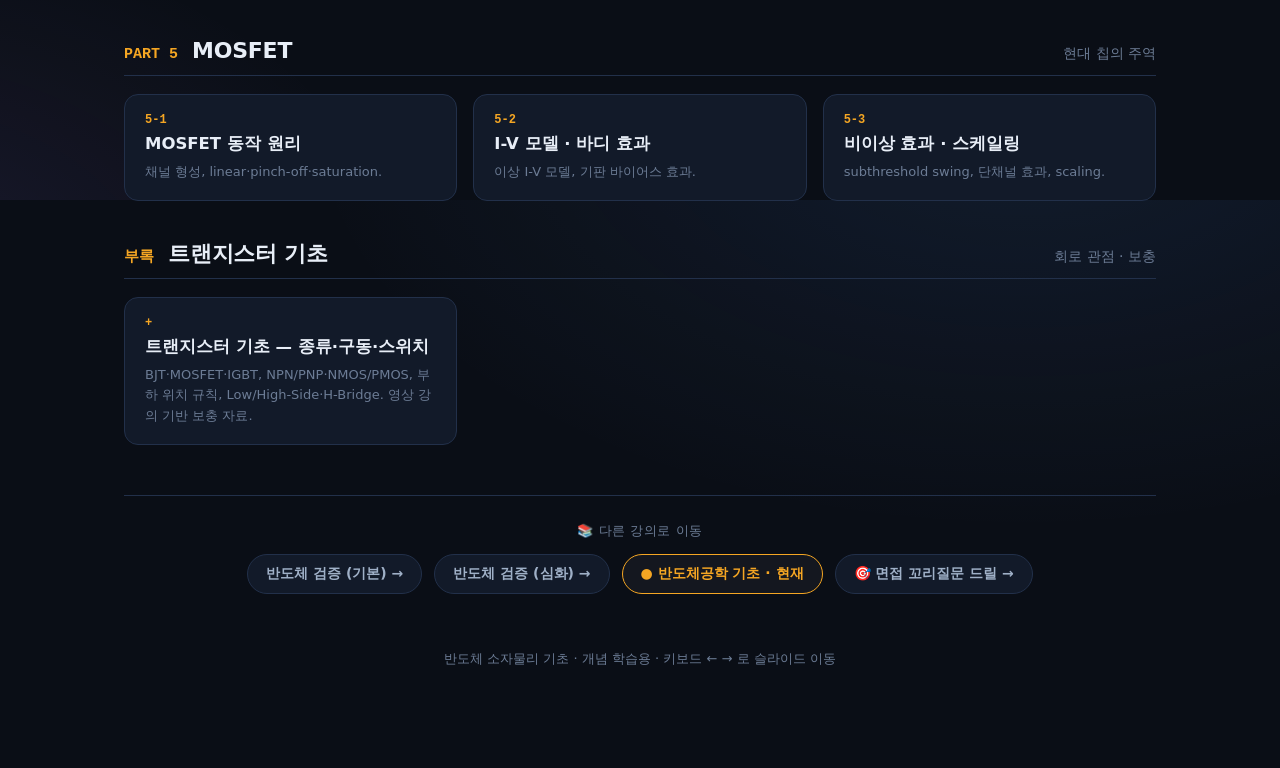
==== commit 92b22d16: "부록: 트랜지스터 기초 강의 덱 추가 - chapters/transistor.html (21슬라이드): BJT/MOSFET/IGBT, NPN·PNP/NMOS·PMOS,   구동회로" ====
--- a/index.html
+++ b/index.html
@@ -83,6 +83,13 @@
     </div>
   </div>
 
+  <div class="part">
+    <div class="part-h"><span class="n">부록</span><h2>트랜지스터 기초</h2><span class="d">회로 관점 · 보충</span></div>
+    <div class="cards">
+      <a class="chap" href="chapters/transistor.html"><div class="num">+</div><h3>트랜지스터 기초 — 종류·구동·스위치</h3><p>BJT·MOSFET·IGBT, NPN/PNP·NMOS/PMOS, 부하 위치 규칙, Low/High-Side·H-Bridge. 영상 강의 기반 보충 자료.</p></a>
+    </div>
+  </div>
+
   <div style="margin-top:50px;padding-top:26px;border-top:1px solid var(--line);text-align:center">
     <div style="color:var(--dim);font-size:13px;letter-spacing:.04em;margin-bottom:14px">📚 다른 강의로 이동</div>
     <div style="display:flex;gap:12px;justify-content:center;flex-wrap:wrap">
